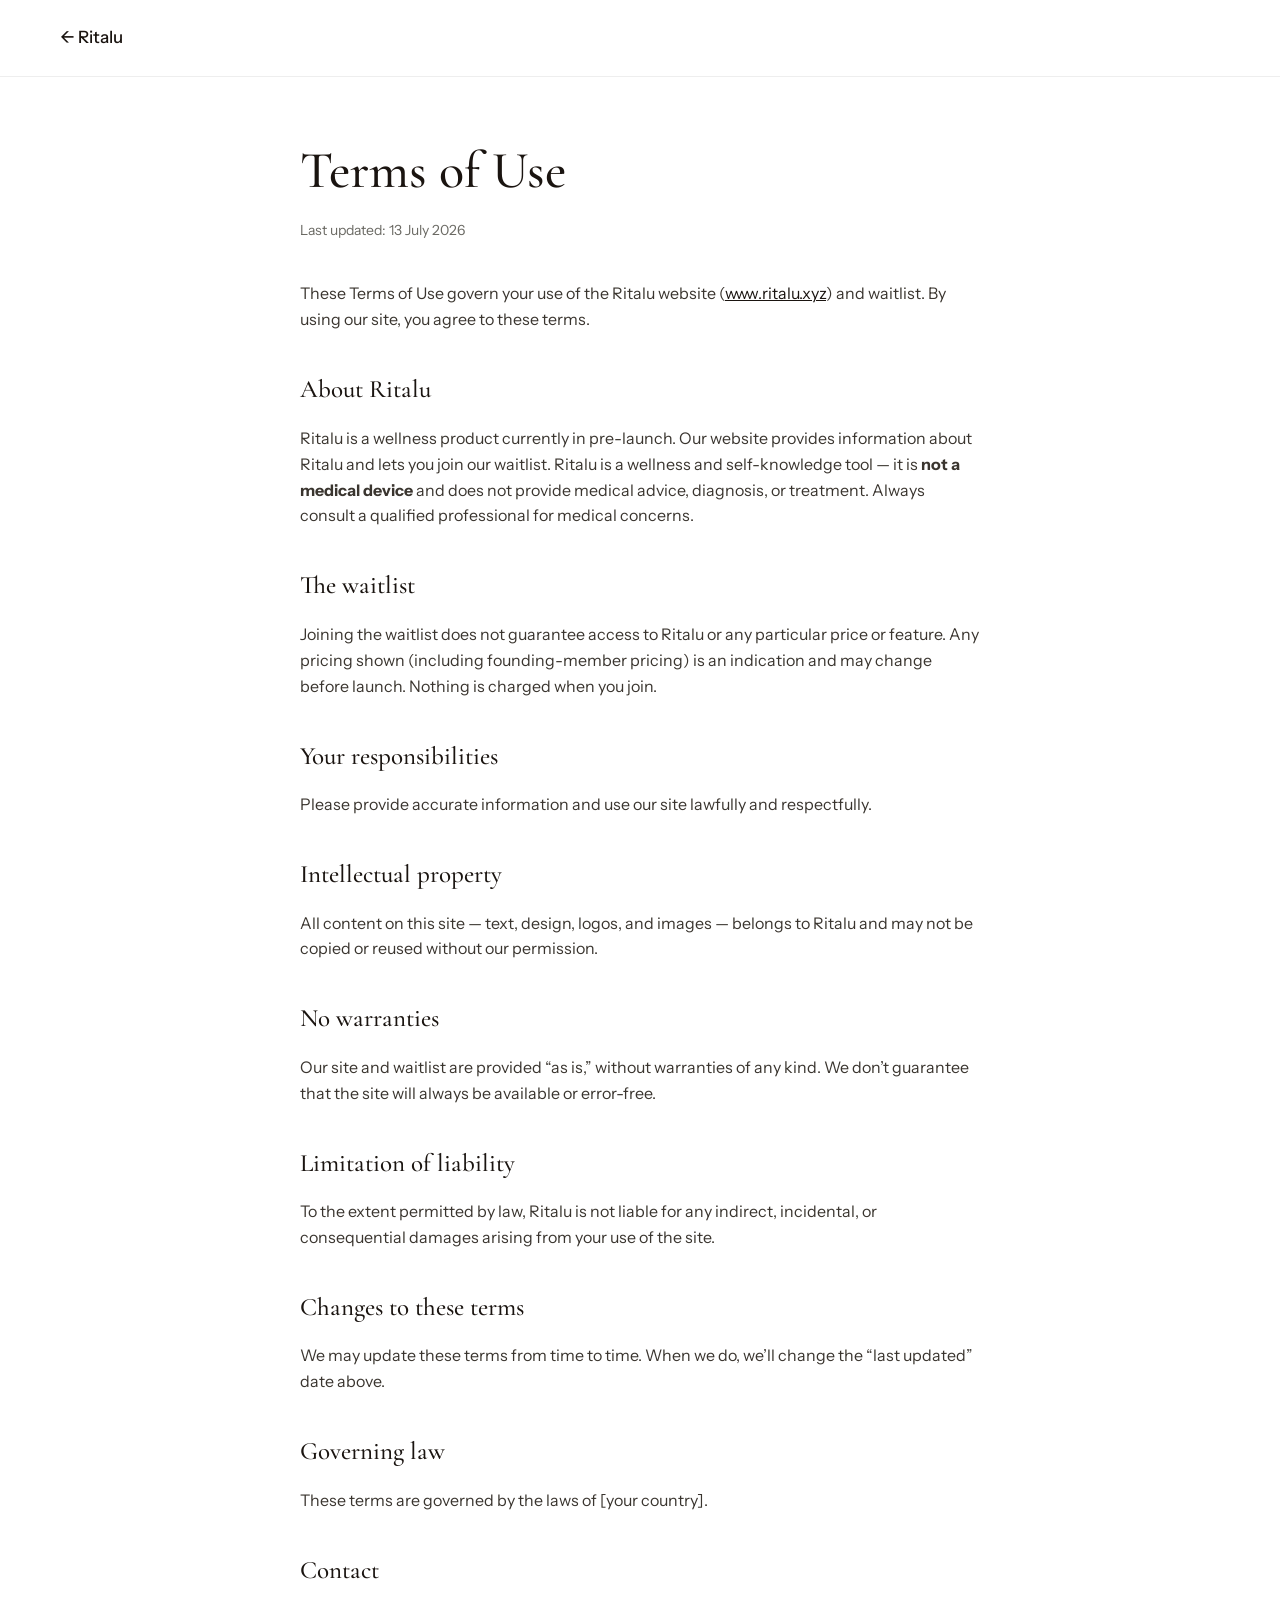
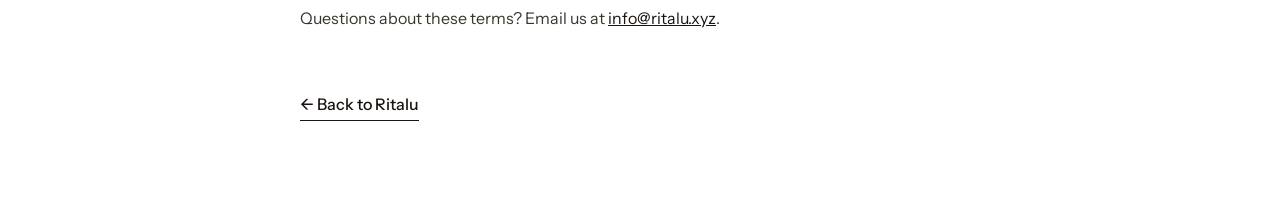
==== terms.html @ ae82e7ef "Add Privacy Policy + Terms of Use pages; wire footer links; add to sitemap Co-Authored-By: Claude Op" ====
<!doctype html>
<html lang="en">
  <head>
    <meta charset="UTF-8" />
    <meta name="viewport" content="width=device-width, initial-scale=1.0" />
    <title>Terms of Use — Ritalu</title>
    <meta name="description" content="The terms that govern your use of the Ritalu website and waitlist." />
    <link rel="icon" type="image/png" sizes="256x256" href="/favicon.png?v=3" />
    <link rel="preconnect" href="https://fonts.googleapis.com" />
    <link rel="preconnect" href="https://fonts.gstatic.com" crossorigin />
    <link href="https://fonts.googleapis.com/css2?family=Cormorant+Garamond:wght@500;600&family=Instrument+Sans:wght@400;500&display=swap" rel="stylesheet" />
    <style>
      :root { --ink: #1a1410; --muted: #6b6a64; }
      * { box-sizing: border-box; }
      body { margin: 0; font-family: "Instrument Sans", -apple-system, BlinkMacSystemFont, sans-serif; color: var(--ink); background: #fff; line-height: 1.62; }
      .legal-nav { padding: 24px clamp(20px, 5vw, 60px); border-bottom: 1px solid #eee; }
      .legal-nav a { font-weight: 500; text-decoration: none; color: var(--ink); font-size: 17px; }
      .legal { max-width: 760px; margin: 0 auto; padding: 28px clamp(20px, 5vw, 40px) 100px; }
      .legal h1 { font-family: "Cormorant Garamond", Georgia, serif; font-weight: 500; font-size: clamp(36px, 7vw, 52px); margin: 24px 0 6px; }
      .legal .updated { color: var(--muted); font-size: 14px; margin: 0 0 40px; }
      .legal h2 { font-family: "Cormorant Garamond", Georgia, serif; font-weight: 500; font-size: 25px; margin: 36px 0 10px; }
      .legal p, .legal li { color: #3a352f; font-size: 16px; }
      .legal a { color: var(--ink); }
      .legal ul { padding-left: 20px; margin: 8px 0; }
      .legal li { margin-bottom: 6px; }
      .legal .back { display: inline-block; margin-top: 44px; font-weight: 500; text-decoration: none; color: var(--ink); border-bottom: 1px solid var(--ink); padding-bottom: 2px; }
    </style>
  </head>
  <body>
    <div class="legal-nav"><a href="/">&larr; Ritalu</a></div>
    <main class="legal">
      <h1>Terms of Use</h1>
      <p class="updated">Last updated: 13 July 2026</p>

      <p>These Terms of Use govern your use of the Ritalu website (<a href="https://www.ritalu.xyz/">www.ritalu.xyz</a>) and waitlist. By using our site, you agree to these terms.</p>

      <h2>About Ritalu</h2>
      <p>Ritalu is a wellness product currently in pre-launch. Our website provides information about Ritalu and lets you join our waitlist. Ritalu is a wellness and self-knowledge tool &mdash; it is <strong>not a medical device</strong> and does not provide medical advice, diagnosis, or treatment. Always consult a qualified professional for medical concerns.</p>

      <h2>The waitlist</h2>
      <p>Joining the waitlist does not guarantee access to Ritalu or any particular price or feature. Any pricing shown (including founding-member pricing) is an indication and may change before launch. Nothing is charged when you join.</p>

      <h2>Your responsibilities</h2>
      <p>Please provide accurate information and use our site lawfully and respectfully.</p>

      <h2>Intellectual property</h2>
      <p>All content on this site &mdash; text, design, logos, and images &mdash; belongs to Ritalu and may not be copied or reused without our permission.</p>

      <h2>No warranties</h2>
      <p>Our site and waitlist are provided &ldquo;as is,&rdquo; without warranties of any kind. We don&rsquo;t guarantee that the site will always be available or error-free.</p>

      <h2>Limitation of liability</h2>
      <p>To the extent permitted by law, Ritalu is not liable for any indirect, incidental, or consequential damages arising from your use of the site.</p>

      <h2>Changes to these terms</h2>
      <p>We may update these terms from time to time. When we do, we&rsquo;ll change the &ldquo;last updated&rdquo; date above.</p>

      <h2>Governing law</h2>
      <p>These terms are governed by the laws of [your country]. <!-- Replace [your country] with your country/region. --></p>

      <h2>Contact</h2>
      <p>Questions about these terms? Email us at <a href="mailto:info@ritalu.xyz">info@ritalu.xyz</a>.</p>

      <a class="back" href="/">&larr; Back to Ritalu</a>
    </main>
  </body>
</html>
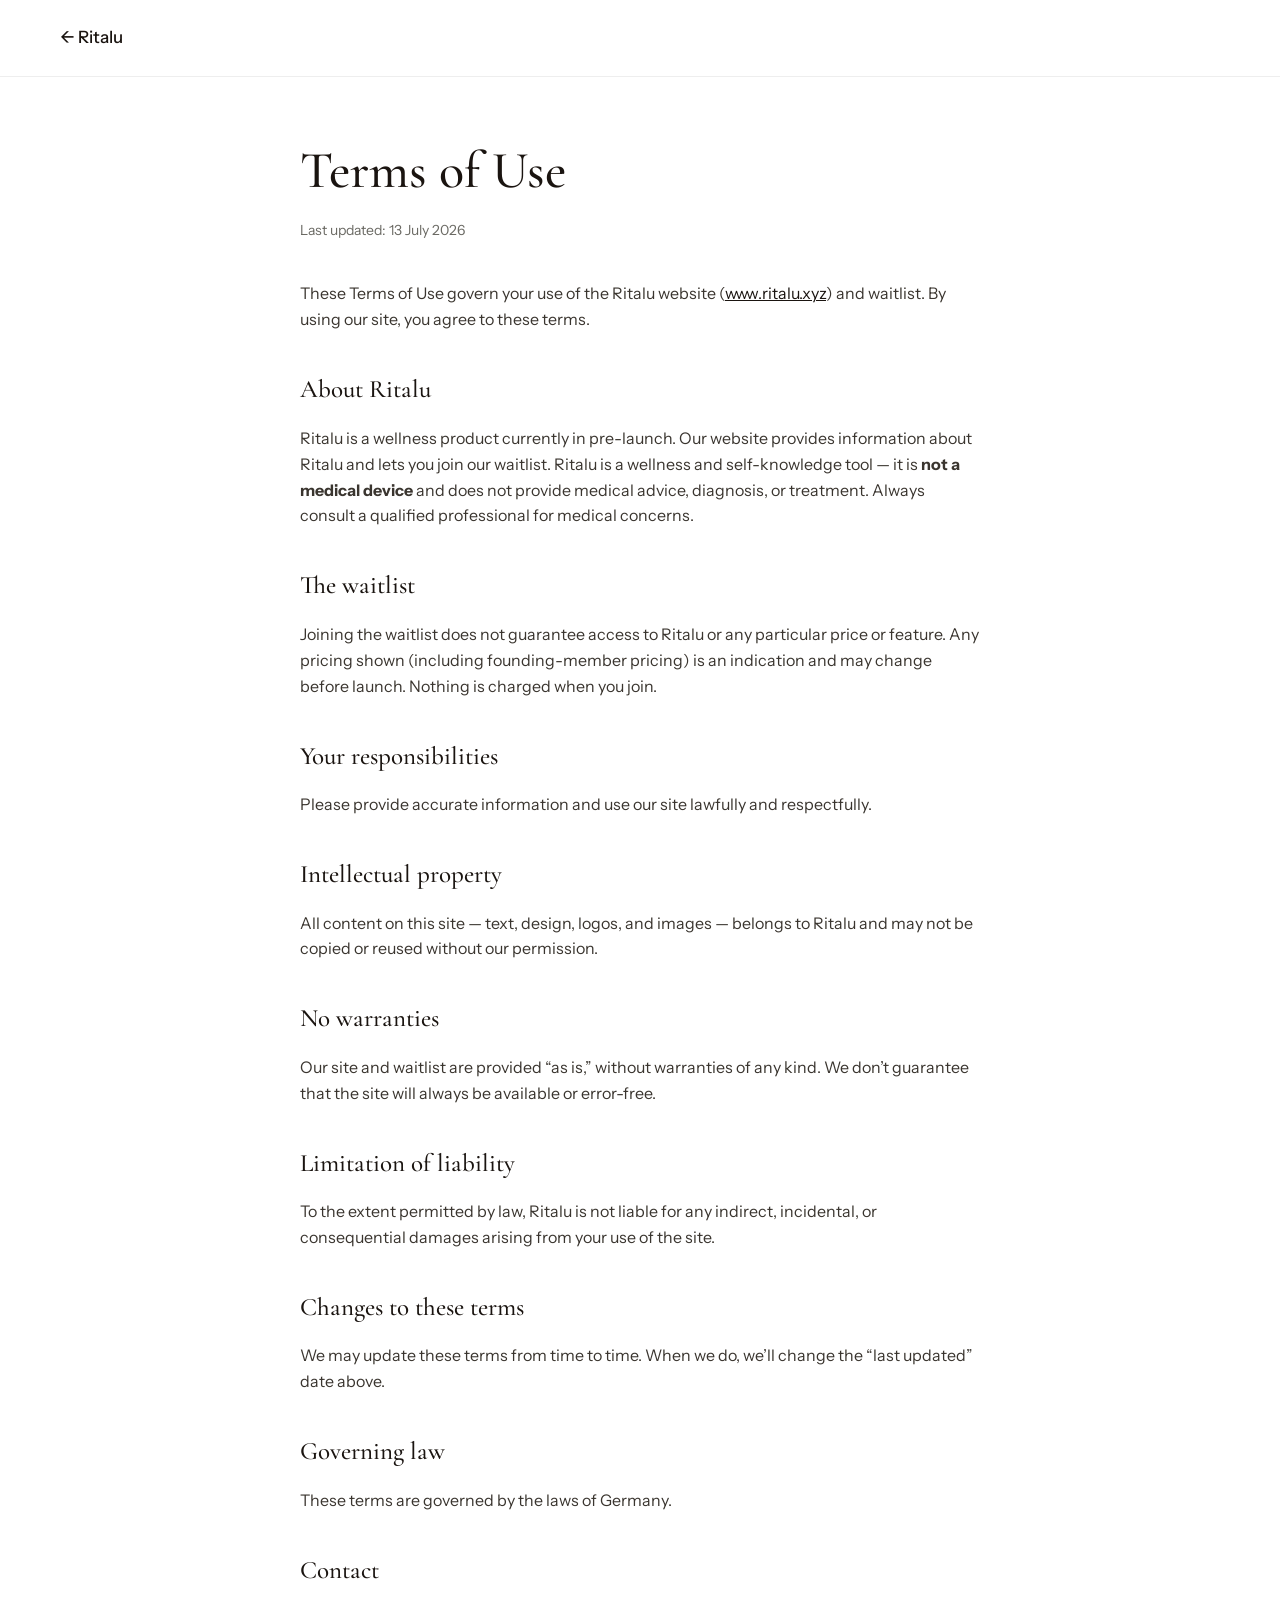
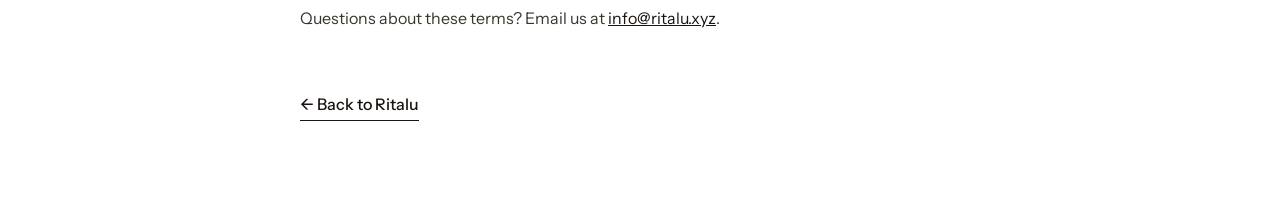
==== commit ee3ce1a8: "Terms: set governing law to Germany Co-Authored-By: Claude Opus 4.8 <noreply@anthropic.com>" ====
--- a/terms.html
+++ b/terms.html
@@ -56,7 +56,7 @@
       <p>We may update these terms from time to time. When we do, we&rsquo;ll change the &ldquo;last updated&rdquo; date above.</p>
 
       <h2>Governing law</h2>
-      <p>These terms are governed by the laws of [your country]. <!-- Replace [your country] with your country/region. --></p>
+      <p>These terms are governed by the laws of Germany.</p>
 
       <h2>Contact</h2>
       <p>Questions about these terms? Email us at <a href="mailto:info@ritalu.xyz">info@ritalu.xyz</a>.</p>
